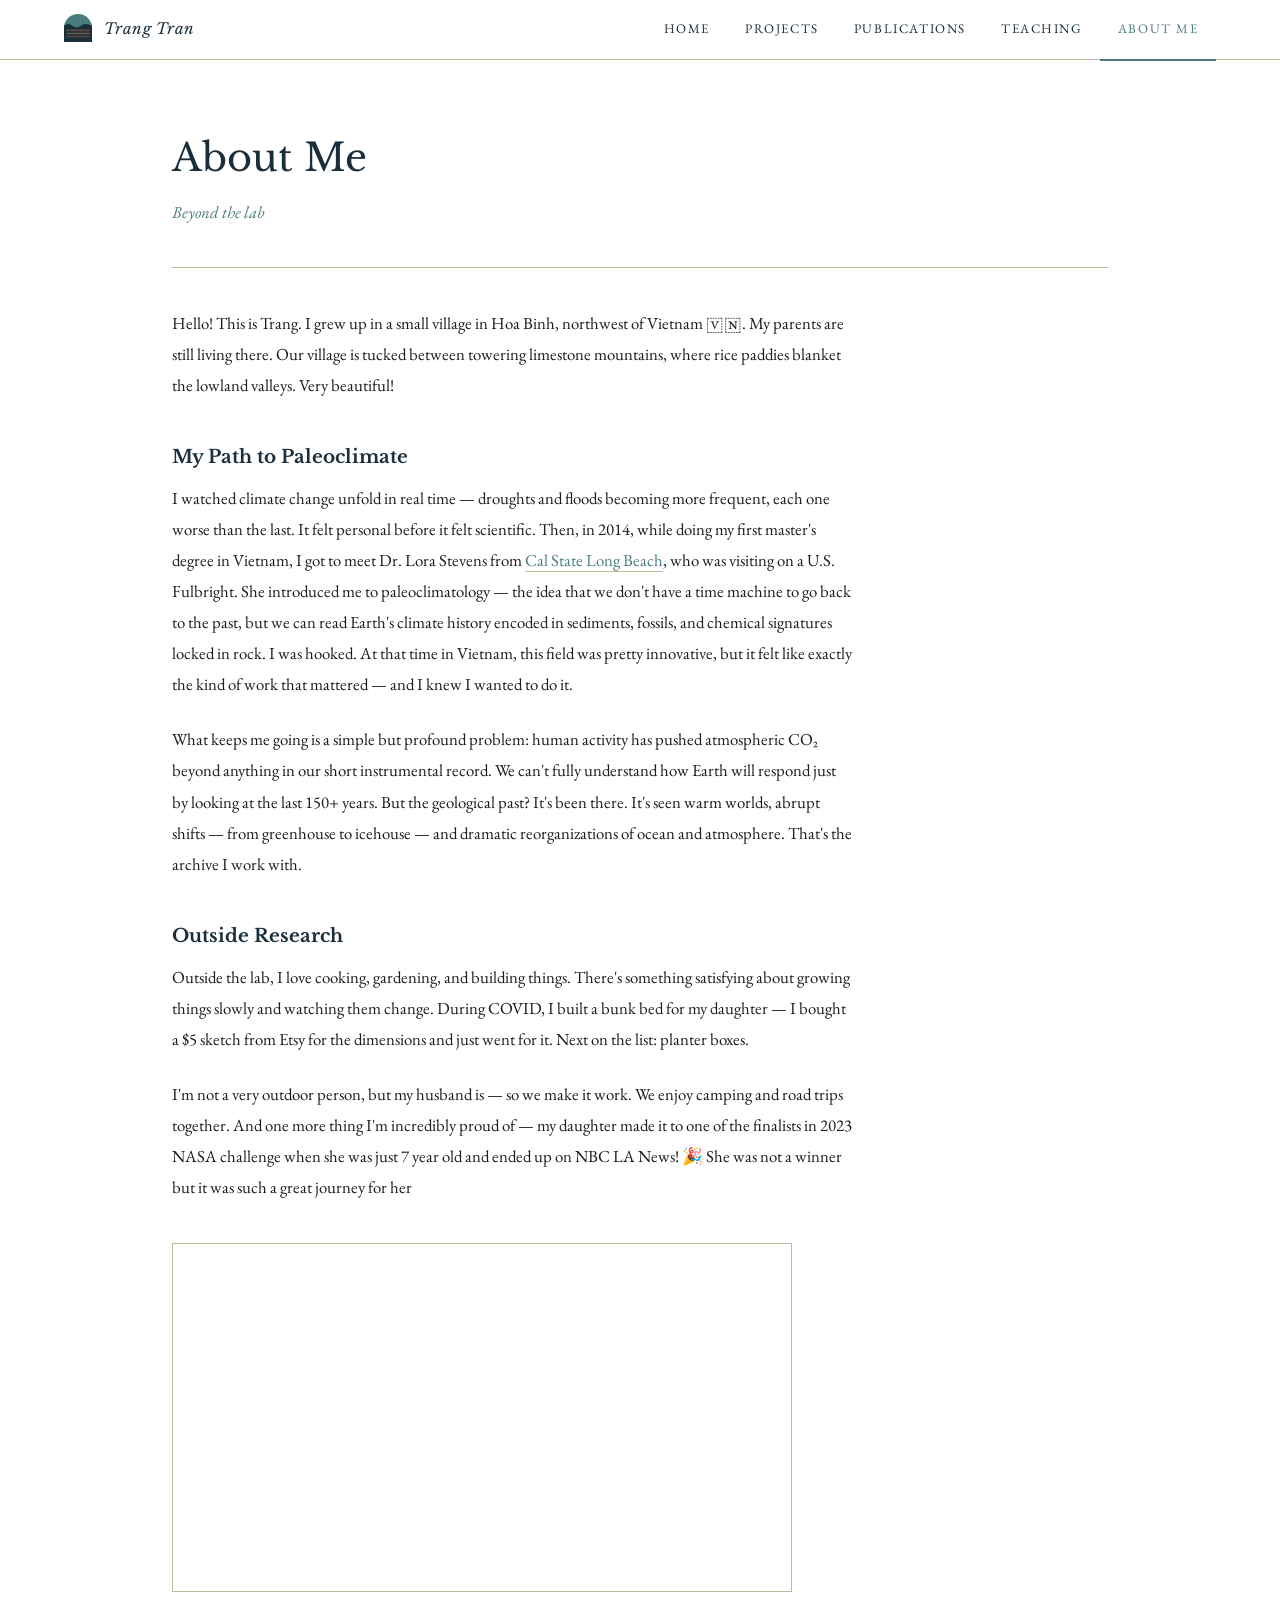
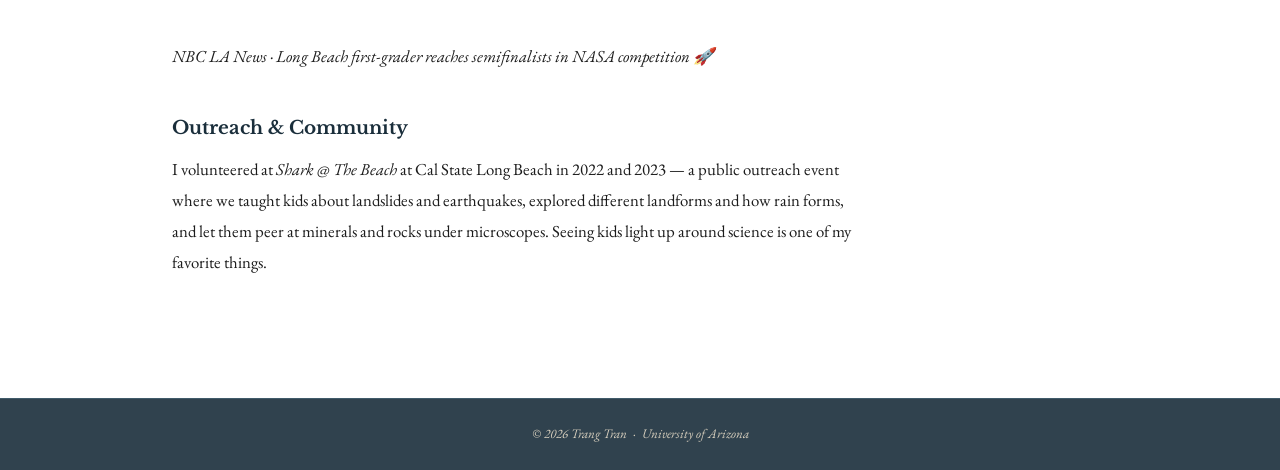
==== myself.html @ 92e2e49f "Update myself.html" ====
<!DOCTYPE html>
<html lang="en">
<head>
  <meta charset="UTF-8">
  <meta name="viewport" content="width=device-width, initial-scale=1.0">
  <title>About Me · Trang Tran</title>
  <link rel="stylesheet" href="style.css">
  <link rel="icon" href="data:image/svg+xml,<svg xmlns='http://www.w3.org/2000/svg' viewBox='0 0 100 100'><circle cx='50' cy='50' r='50' fill='%234a7c7e'/><path d='M0,42 Q15,30 30,42 Q45,54 60,42 Q75,30 100,42 L100,100 L0,100 Z' fill='%231a2e3b'/><rect x='8' y='55' width='84' height='7' fill='%236b4f3a' opacity='0.8'/><rect x='8' y='67' width='84' height='5' fill='%238b7355' opacity='0.7'/><rect x='8' y='77' width='84' height='7' fill='%236b4f3a' opacity='0.6'/></svg>">
  <style>
    .about-me-body {
      max-width: 680px;
    }

    .about-me-body p {
      font-size: 1.05rem;
      line-height: 1.85;
      color: var(--ink);
      margin-bottom: 1.5rem;
    }

    .about-me-body a {
      color: var(--seafoam);
      text-decoration: none;
      border-bottom: 1px solid var(--rule);
      transition: border-color 0.2s;
    }

    .about-me-body a:hover {
      border-color: var(--seafoam);
    }

    .video-embed {
      margin: 2.5rem 0;
      aspect-ratio: 16/9;
      width: 100%;
      max-width: 620px;
    }

    .video-embed iframe {
      width: 100%;
      height: 100%;
      border: 1px solid var(--rule);
    }

    .video-caption {
      font-size: 0.85rem;
      color: var(--muted);
      font-style: italic;
      margin-top: 0.5rem;
    }
  </style>
</head>
<body>

<header>
  <a class="site-wordmark" href="index.html">
    <span class="logo-mark">
      <svg xmlns='http://www.w3.org/2000/svg' viewBox='0 0 100 100' width='28' height='28'>
        <circle cx='50' cy='50' r='50' fill='#4a7c7e'/>
        <path d='M0,42 Q15,30 30,42 Q45,54 60,42 Q75,30 100,42 L100,100 L0,100 Z' fill='#1a2e3b'/>
        <rect x='8' y='55' width='84' height='7' fill='#6b4f3a' opacity='0.8'/>
        <rect x='8' y='67' width='84' height='5' fill='#8b7355' opacity='0.7'/>
        <rect x='8' y='77' width='84' height='7' fill='#6b4f3a' opacity='0.6'/>
      </svg>
    </span>
    <span class="wordmark-text">Trang Tran</span>
  </a>
  <nav>
    <a href="index.html">Home</a>
    <a href="projects.html">Projects</a>
    <a href="publications.html">Publications</a>
    <a href="teaching.html">Teaching</a>
    <a href="myself.html" class="active">About Me</a>
  </nav>
</header>

<main>
  <h1 class="page-title">About Me</h1>
  <p class="page-subtitle">Beyond the lab</p>
  <hr class="section-rule">

  <div class="about-me-body">

    <p>
      Hello! This is Trang. I grew up in a small village in Hoa Binh, northwest of Vietnam 🇻🇳.
      My parents are still living there. Our village is tucked between towering limestone
      mountains, where rice paddies blanket the lowland valleys. Very beautiful!
    </p>

    <h2>My Path to Paleoclimate </h2>
    <p>
      I watched climate change unfold in real time — droughts and floods becoming more
      frequent, each one worse than the last. It felt personal before it felt scientific.
      Then, in 2014, while doing my first master's degree in Vietnam, I got to meet
      Dr. Lora Stevens
      from <a href="https://www.csulb.edu/earth-science" target="_blank">Cal State Long Beach</a>, 
      who was visiting on a U.S. Fulbright.
      She introduced me to paleoclimatology — the idea that we don't have a time machine
      to go back to the past, but we can read Earth's climate history encoded in sediments,
      fossils, and chemical signatures locked in rock. I was hooked. At that time in Vietnam,
      this field was pretty innovative, but it felt like exactly the kind of work that
      mattered — and I knew I wanted to do it.
    </p>
    <p>
      What keeps me going is a simple but profound problem: human activity has pushed
      atmospheric CO₂ beyond anything in our short instrumental record. We can't fully
      understand how Earth will respond just by looking at the last 150+ years. But the
      geological past? It's been there. It's seen warm worlds, abrupt shifts — from
      greenhouse to icehouse — and dramatic reorganizations of ocean and atmosphere.
      That's the archive I work with.
    </p>

    <h2>Outside Research</h2>
    <p>
      Outside the lab, I love cooking, gardening, and building things. There's something
      satisfying about growing things slowly and watching them change. During COVID, I built
      a bunk bed for my daughter — I bought a $5 sketch from Etsy for the dimensions and
      just went for it. Next on the list: planter boxes.
    </p>
    <p>
      I'm not a very outdoor person, but my husband is — so we make it work.
      We enjoy camping and road trips together. And one more thing I'm incredibly proud
      of — my daughter made it to one of the finalists in 2023 NASA challenge when she was just 7 year old and ended up on
      NBC LA News! 🎉 She was not a winner but it was such a great journey for her
    </p>

    <div class="video-embed">
      <iframe
        src="https://www.youtube.com/embed/0OUZEOdS1V0"
        title="NBC LA News"
        frameborder="0"
        allow="accelerometer; autoplay; clipboard-write; encrypted-media; gyroscope; picture-in-picture"
        allowfullscreen>
      </iframe>
    </div>
    <p class="video-caption">NBC LA News · Long Beach first-grader reaches semifinalists in NASA competition 🚀</p>

    <h2>Outreach &amp; Community</h2>
    <p>
      I volunteered at <em>Shark @ The Beach</em> at Cal State Long Beach in 2022 and 2023 —
      a public outreach event where we taught kids about landslides and earthquakes, explored different 
      landforms and how rain forms, and let them peer at minerals and rocks under microscopes. 
      Seeing kids light up around science is one of my favorite things.
    </p>

  </div>
</main>

<footer>
  &copy; 2026 Trang Tran &nbsp;·&nbsp; University of Arizona
</footer>

</body>
</html>
---- style.css ----
/* ── TRANG TRAN · ACADEMIC SITE ── */
@import url('https://fonts.googleapis.com/css2?family=EB+Garamond:ital,wght@0,400;0,500;0,600;1,400;1,500&family=Libre+Baskerville:ital,wght@0,400;0,700;1,400&family=Source+Code+Pro:wght@400;500&display=swap');

:root {
  --cream:      #ffffff;
  --parchment:  #ede5d0;
  --chalk:      #d4cbb8;
  --rule:       #c4b99a;
  --deep-ocean: #1a2e3b;
  --slate:      #2d4a5a;
  --seafoam:    #4a7c7e;
  --sediment:   #8b7355;
  --accent:     #6b4f3a;
  --ink:        #1c1c1c;
  --muted:      #5a5a5a;
}

*, *::before, *::after { box-sizing: border-box; margin: 0; padding: 0; }
html { scroll-behavior: smooth; }

body {
  font-family: 'EB Garamond', Georgia, serif;
  background: var(--cream);
  color: var(--ink);
  font-size: 18px;
  line-height: 1.75;
  min-height: 100vh;
  display: flex;
  flex-direction: column;
}

/* ── HEADER ── */
header {
  position: sticky;
  top: 0;
  z-index: 100;
  background: #ffffff;
  border-bottom: 1.5px solid var(--rule);
  display: flex;
  align-items: center;
  justify-content: space-between;
  padding: 0 4rem;
  height: 60px;
  gap: 2rem;
}

.site-wordmark {
  display: flex;
  align-items: center;
  gap: 0.75rem;
  text-decoration: none;
  flex-shrink: 0;
}

.logo-mark {
  font-size: 1.5rem;
  color: var(--seafoam);
  line-height: 1;
}

.wordmark-text {
  font-family: 'Libre Baskerville', serif;
  font-size: 0.95rem;
  color: var(--deep-ocean);
  font-style: italic;
  letter-spacing: 0.03em;
}

nav {
  display: flex;
  gap: 0;
}

nav a {
  font-family: 'EB Garamond', serif;
  font-size: 0.82rem;
  color: var(--deep-ocean);
  text-decoration: none;
  letter-spacing: 0.12em;
  text-transform: uppercase;
  padding: 0 1.1rem;
  height: 60px;
  display: flex;
  align-items: center;
  border-bottom: 2px solid transparent;
  margin-bottom: -2px;
  transition: color 0.2s, border-color 0.2s;
}

nav a:hover { color: var(--seafoam); }
nav a.active {
  color: var(--seafoam);
  border-bottom-color: var(--seafoam);
}

/* ── MAIN ── */
main {
  flex: 1;
  max-width: 1000px;
  margin: 0 auto;
  padding: 4rem 2rem 6rem;
  width: 100%;
}

/* ── PAGE TITLE ── */
.page-title {
  font-family: 'Libre Baskerville', serif;
  font-size: clamp(1.8rem, 3vw, 2.4rem);
  font-weight: 400;
  color: var(--deep-ocean);
  margin-bottom: 0.4rem;
  animation: fadeUp 0.5s ease both;
}

.page-subtitle {
  font-family: 'EB Garamond', serif;
  font-size: 1.05rem;
  color: var(--seafoam);
  font-style: italic;
  margin-bottom: 2.5rem;
  animation: fadeUp 0.5s 0.1s ease both;
}

.section-rule {
  border: none;
  border-top: 1.5px solid var(--rule);
  margin-bottom: 2.5rem;
  animation: fadeUp 0.5s 0.15s ease both;
}

/* ── PROSE ── */
p { margin-bottom: 1.2rem; animation: fadeUp 0.5s 0.2s ease both; }
p:last-child { margin-bottom: 0; }

h2 {
  font-family: 'Libre Baskerville', serif;
  font-size: 1.15rem;
  font-weight: 700;
  color: var(--deep-ocean);
  margin: 2.5rem 0 0.6rem;
  animation: fadeUp 0.5s 0.2s ease both;
}

/* ── ABOUT LAYOUT ── */
.about-grid {
  display: grid;
  grid-template-columns: 1fr 260px;
  gap: 4rem;
  align-items: start;
  animation: fadeUp 0.5s 0.2s ease both;
}

.sidebar-block {
  background: var(--parchment);
  border-left: 3px solid var(--seafoam);
  padding: 1.5rem;
}

.sidebar-block h3 {
  font-family: 'Source Code Pro', monospace;
  font-size: 0.68rem;
  color: var(--seafoam);
  letter-spacing: 0.18em;
  text-transform: uppercase;
  margin-bottom: 0.75rem;
  margin-top: 1.25rem;
}

.sidebar-block h3:first-child { margin-top: 0; }

.sidebar-block ul {
  list-style: none;
  font-size: 0.9rem;
  color: var(--muted);
}

.sidebar-block ul li {
  padding: 0.2rem 0;
  border-bottom: 1px solid var(--chalk);
  font-style: italic;
}

.sidebar-block ul li:last-child { border-bottom: none; }

.contact-links {
  margin-top: 1.2rem;
  display: flex;
  flex-direction: column;
  gap: 0.4rem;
}

.contact-links a {
  font-family: 'Source Code Pro', monospace;
  font-size: 0.72rem;
  color: var(--seafoam);
  text-decoration: none;
  letter-spacing: 0.08em;
  border-bottom: 1px solid transparent;
  transition: border-color 0.2s;
}

.contact-links a:hover { border-color: var(--seafoam); }

/* ── PROJECT CARDS ── */
.project-list {
  display: flex;
  flex-direction: column;
  gap: 0;
  animation: fadeUp 0.5s 0.2s ease both;
}

.project-card {
  padding: 2rem 0;
  border-bottom: 1px solid var(--rule);
  display: grid;
  grid-template-columns: 3px 1fr;
  gap: 1.5rem;
}

.project-card:first-child { border-top: 1px solid var(--rule); }

.project-stripe { background: var(--seafoam); border-radius: 2px; }

.project-body {}
.project-tag {
  font-family: 'Source Code Pro', monospace;
  font-size: 0.65rem;
  color: var(--accent);
  letter-spacing: 0.15em;
  text-transform: uppercase;
  margin-bottom: 0.5rem;
}

.project-body h2 {
  font-family: 'EB Garamond', serif;
  font-size: 1.15rem;
  color: var(--deep-ocean);
  font-style: italic;
  font-weight: 400;
  margin: 0 0 0.6rem;
}

.project-body p {
  font-size: 0.95rem;
  color: var(--muted);
  margin: 0;
  animation: none;
}

/* ── PUBLICATIONS ── */
.pub-list {
  display: flex;
  flex-direction: column;
  gap: 0;
  animation: fadeUp 0.5s 0.2s ease both;
}

 .pub-item {
  padding: 1.5rem 0;
  border-bottom: 1px solid var(--rule);
  display: grid;
  grid-template-columns: 52px 1fr;
  gap: 1.5rem;
} 
 .pub-item:first-child { border-top: 1px solid var(--rule); }

.pub-year {
  font-family: 'Source Code Pro', monospace;
  font-size: 0.72rem;
  color: var(--seafoam);
  padding-top: 0.25rem;
  letter-spacing: 0.05em;
}

.pub-title {
  font-family: 'Libre Baskerville', serif;
  font-size: 0.8rem;
  color: var(--deep-ocean);
  font-style: normal;
  font-weight: 700;
  margin-bottom: 0.25rem;
  line-height: 1.5;
}

.pub-authors {
  font-size: 0.95rem;
  color: var(--ink);
  margin-bottom: 0.2rem;
}

.pub-authors strong { color: var(--deep-ocean); }

.pub-journal {
  font-size: 0.88rem;
  color: var(--muted);
  font-style: italic;
}

.pub-links {
  margin-top: 0.5rem;
  display: flex;
  gap: 0.6rem;
}

.pub-links a {
  font-family: 'Source Code Pro', monospace;
  font-size: 0.68rem;
  color: var(--deep-ocean);
  text-decoration: none;
  letter-spacing: 0.08em;
  text-transform: uppercase;
  border: 1px solid var(--rule);
  padding: 0.15rem 0.5rem;
  transition: background 0.2s, color 0.2s;
}

.pub-links a:hover {
  background: var(--deep-ocean);
  color: var(--cream);
  border-color: var(--deep-ocean);
}

/* ── TALKS ── */
.talk-list {
  display: flex;
  flex-direction: column;
  animation: fadeUp 0.5s 0.2s ease both;
}

.talk-item {
  padding: 1.4rem 0;
  border-bottom: 1px solid var(--rule);
  display: grid;
  grid-template-columns: 52px 1fr;
  gap: 1.5rem;
}

.talk-item:first-child { border-top: 1px solid var(--rule); }

.talk-year {
  font-family: 'Source Code Pro', monospace;
  font-size: 0.72rem;
  color: var(--seafoam);
  padding-top: 0.2rem;
}

.talk-title {
  font-family: 'EB Garamond', serif;
  font-size: 1rem;
  color: var(--deep-ocean);
  font-style: normal;
  font-weight: 600;
  margin-bottom: 0.2rem;
}

.talk-meta {
  font-size: 0.88rem;
  color: var(--muted);
}

.talk-badge {
  display: inline-block;
  font-family: 'Source Code Pro', monospace;
  font-size: 0.6rem;
  padding: 0.1rem 0.45rem;
  border: 1px solid var(--rule);
  color: var(--muted);
  letter-spacing: 0.08em;
  text-transform: uppercase;
  margin-right: 0.5rem;
  vertical-align: middle;
}

.talk-badge.oral { border-color: var(--seafoam); color: var(--seafoam); }

/* ── TEACHING ── */
.teaching-list {
  display: flex;
  flex-direction: column;
  animation: fadeUp 0.5s 0.2s ease both;
}

.teaching-item {
  padding: 1.5rem 0;
  border-bottom: 1px solid var(--rule);
  display: grid;
  grid-template-columns: 130px 1fr;
  gap: 2rem;
}

.teaching-item:first-child { border-top: 1px solid var(--rule); }

.teaching-meta {
  font-family: 'Source Code Pro', monospace;
  font-size: 0.7rem;
  color: var(--seafoam);
  line-height: 1.7;
  letter-spacing: 0.04em;
}

.teaching-role {
  display: inline-block;
  font-family: 'Source Code Pro', monospace;
  font-size: 0.62rem;
  padding: 0.1rem 0.45rem;
  background: rgba(74,124,126,0.1);
  border: 1px solid rgba(74,124,126,0.3);
  color: var(--seafoam);
  letter-spacing: 0.1em;
  text-transform: uppercase;
  margin-bottom: 0.4rem;
}

.teaching-body h3 {
  font-family: 'EB Garamond', serif;
  font-size: 1.05rem;
  color: var(--deep-ocean);
  margin-bottom: 0.3rem;
  font-weight: 400;
}

.teaching-body p {
  font-size: 0.92rem;
  color: var(--muted);
  font-style: italic;
  margin: 0;
  animation: none;
}

/* ── MYSELF (personal page) ── */
.flag { font-size: 1.4rem; vertical-align: middle; }

/* ── FOOTER ── */
footer {
  background: var(--deep-ocean);
  color: var(--chalk);
  text-align: center;
  padding: 1.5rem 2rem;
  font-size: 0.82rem;
  font-style: italic;
  opacity: 0.9;
  border-top: 1px solid var(--slate);
}

footer a { color: var(--seafoam); text-decoration: none; }

/* ── ANIMATION ── */
@keyframes fadeUp {
  from { opacity: 0; transform: translateY(14px); }
  to   { opacity: 1; transform: translateY(0); }
}

/* ── RESPONSIVE ── */
@media (max-width: 720px) {
  header { padding: 0 1.25rem; }
  .wordmark-text { display: none; }
  nav a { padding: 0 0.6rem; font-size: 0.72rem; letter-spacing: 0.06em; }
  main { padding: 2.5rem 1.25rem 4rem; }
  .about-grid { grid-template-columns: 1fr; gap: 2rem; }
  .pub-item, .talk-item { grid-template-columns: 1fr; gap: 0.25rem; }
  .teaching-item { grid-template-columns: 1fr; gap: 0.5rem; }
}
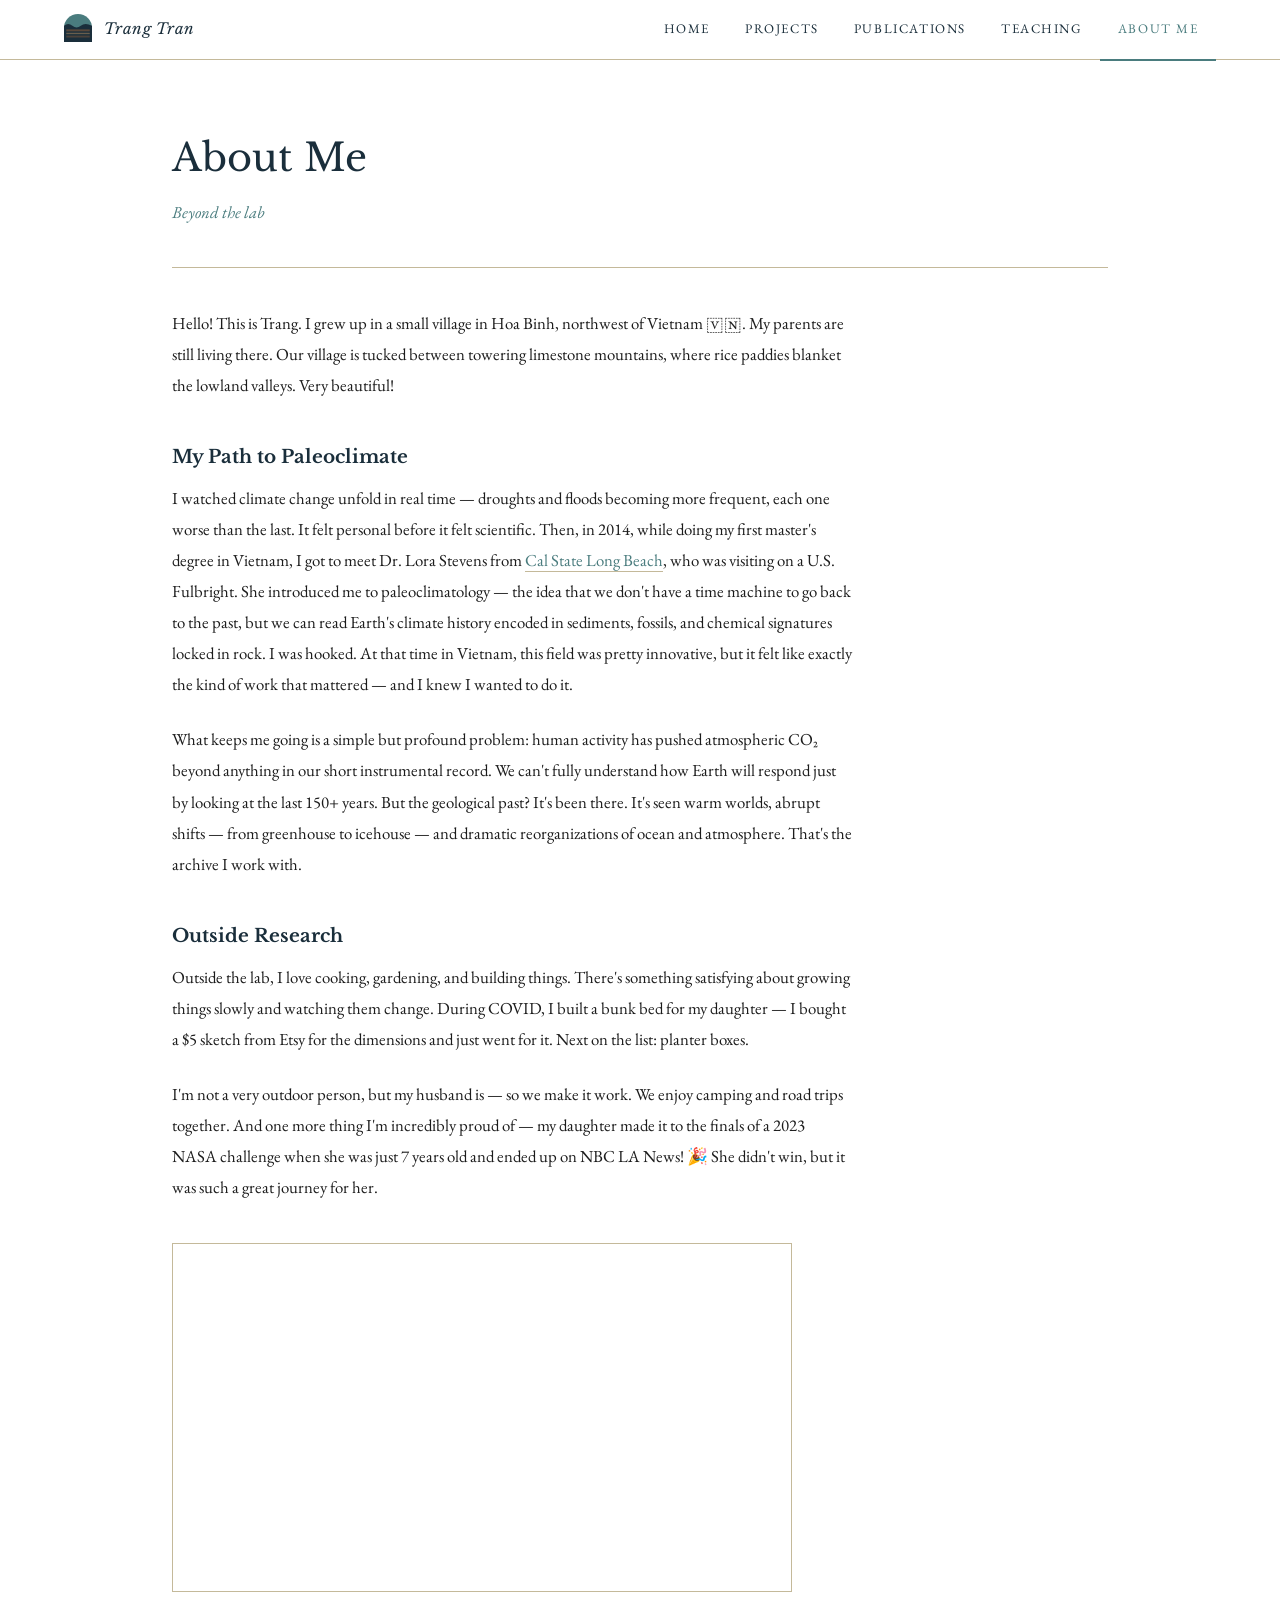
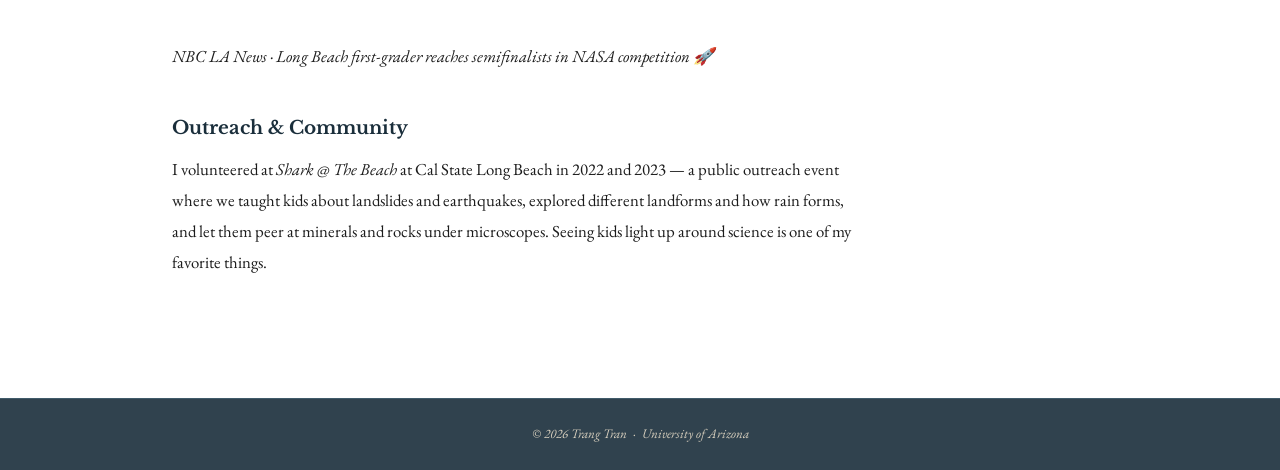
==== commit 7e49e3c8: "Update myself.html" ====
--- a/myself.html
+++ b/myself.html
@@ -118,10 +118,11 @@
       just went for it. Next on the list: planter boxes.
     </p>
     <p>
-      I'm not a very outdoor person, but my husband is — so we make it work.
-      We enjoy camping and road trips together. And one more thing I'm incredibly proud
-      of — my daughter made it to one of the finalists in 2023 NASA challenge when she was just 7 year old and ended up on
-      NBC LA News! 🎉 She was not a winner but it was such a great journey for her
+      I'm not a very outdoor person, but my husband is — so we make it work. 
+      We enjoy camping and road trips together. And one more thing I'm incredibly proud of — 
+      my daughter made it to the finals of a 2023 NASA challenge when she was just 7 years old 
+      and ended up on NBC LA News! 🎉 She didn't win, but it was such a great journey for her.
+      
     </p>
 
     <div class="video-embed">
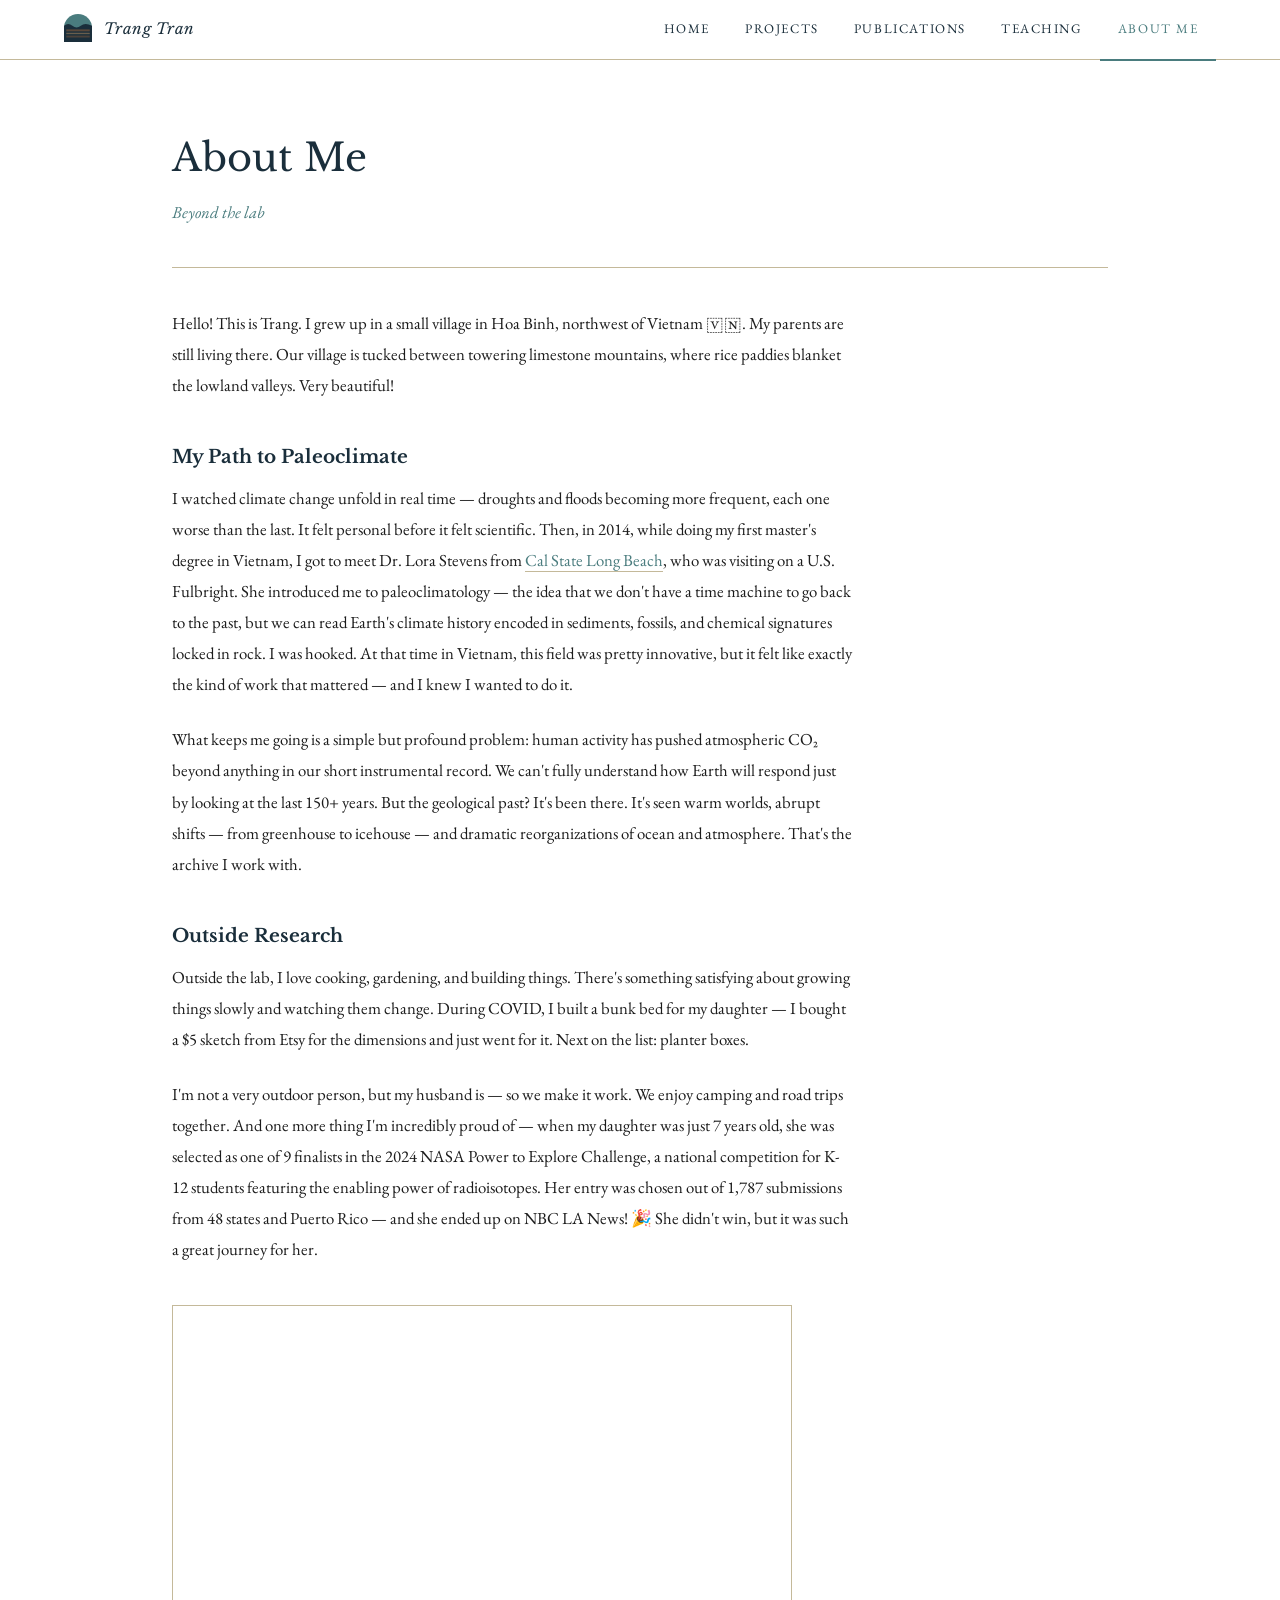
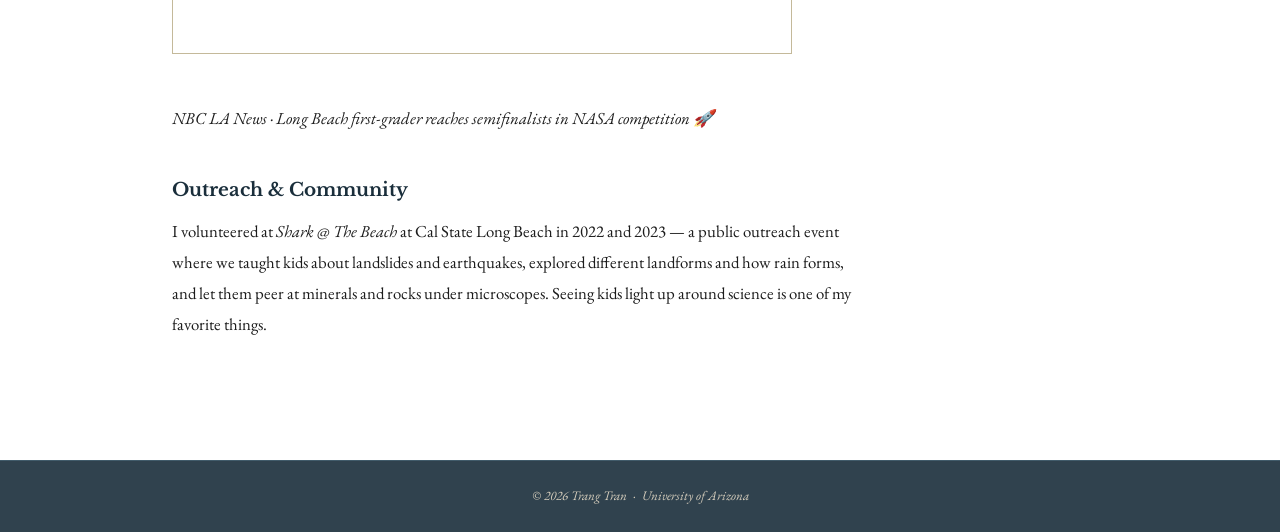
==== commit 709edf0f: "Update myself.html" ====
--- a/myself.html
+++ b/myself.html
@@ -119,10 +119,12 @@
     </p>
     <p>
       I'm not a very outdoor person, but my husband is — so we make it work. 
-      We enjoy camping and road trips together. And one more thing I'm incredibly proud of — 
-      my daughter made it to the finals of a 2023 NASA challenge when she was just 7 years old 
-      and ended up on NBC LA News! 🎉 She didn't win, but it was such a great journey for her.
-      
+      We enjoy camping and road trips together. 
+      And one more thing I'm incredibly proud of — when my daughter was just 7 years old, 
+      she was selected as one of 9 finalists in the 2024 NASA Power to Explore Challenge, 
+      a national competition for K-12 students featuring the enabling power of radioisotopes. 
+      Her entry was chosen out of 1,787 submissions from 48 states and Puerto Rico — and 
+      she ended up on NBC LA News! 🎉 She didn't win, but it was such a great journey for her.
     </p>
 
     <div class="video-embed">
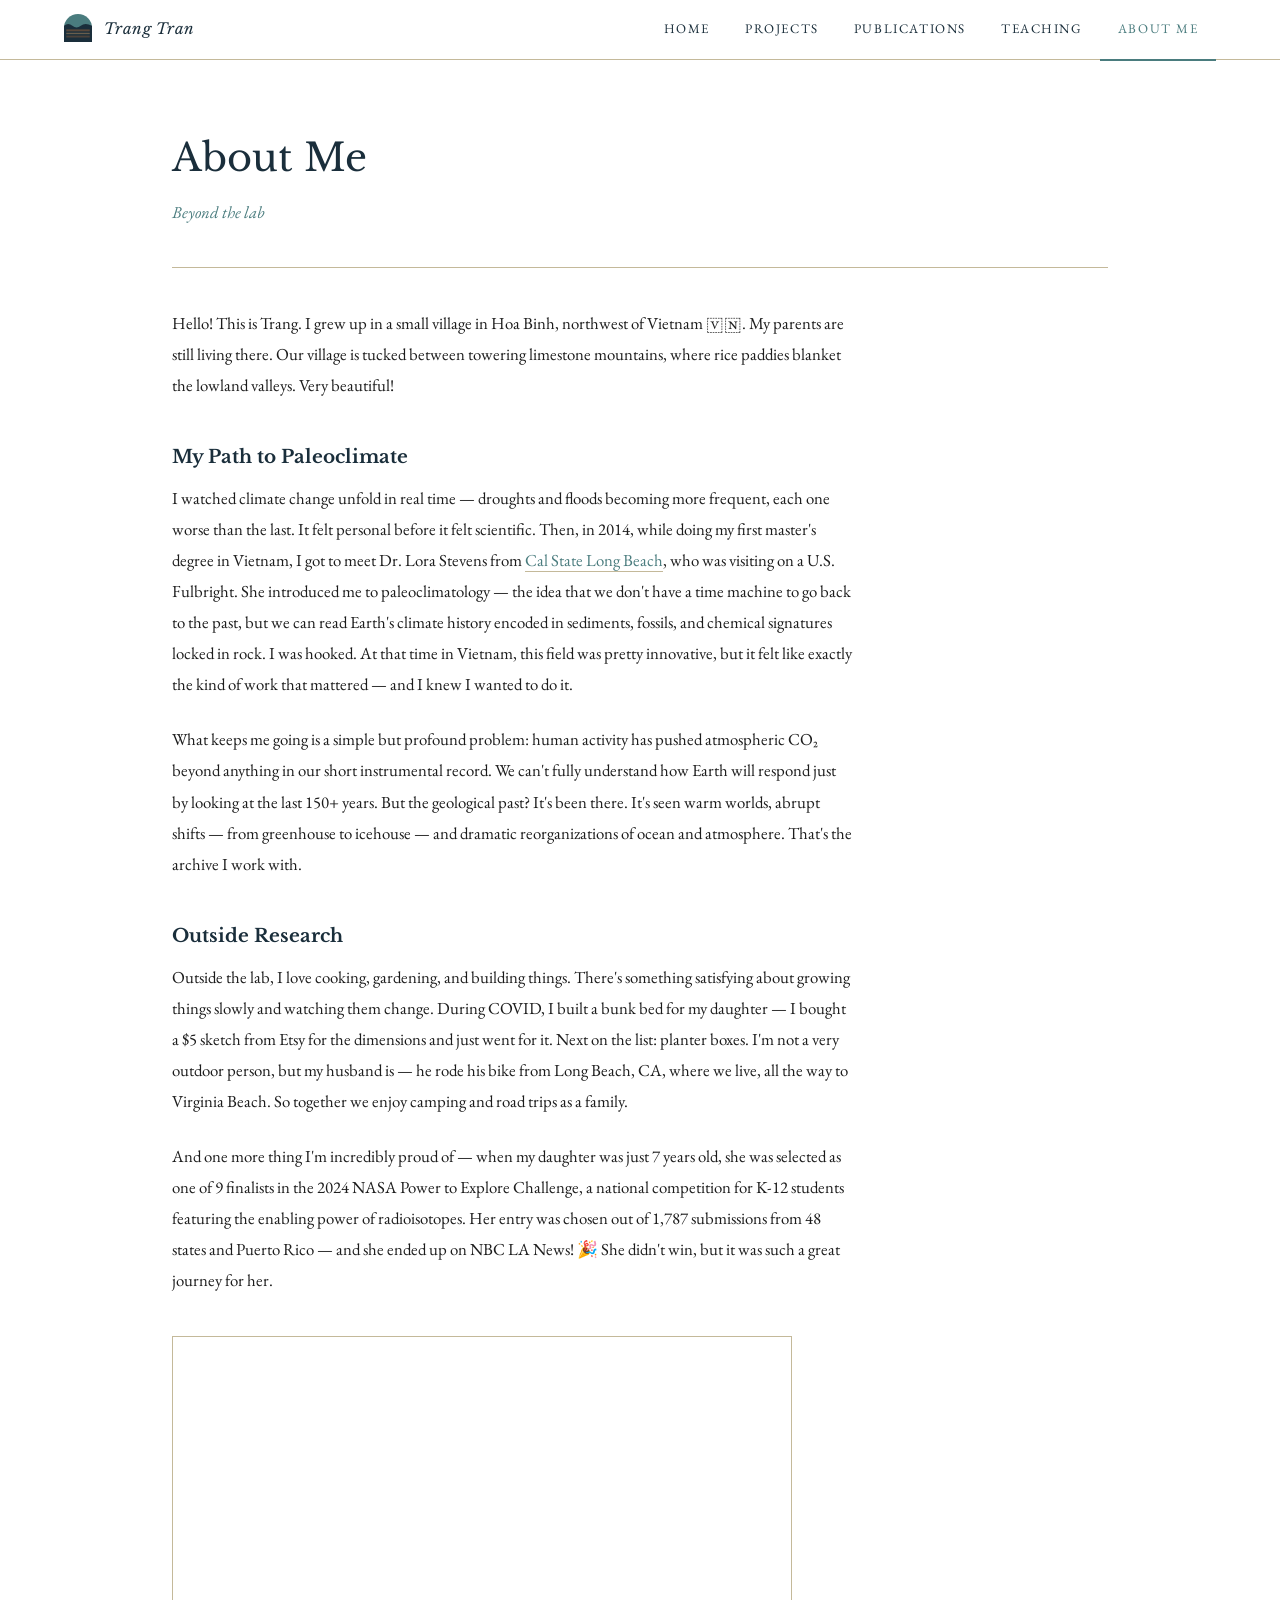
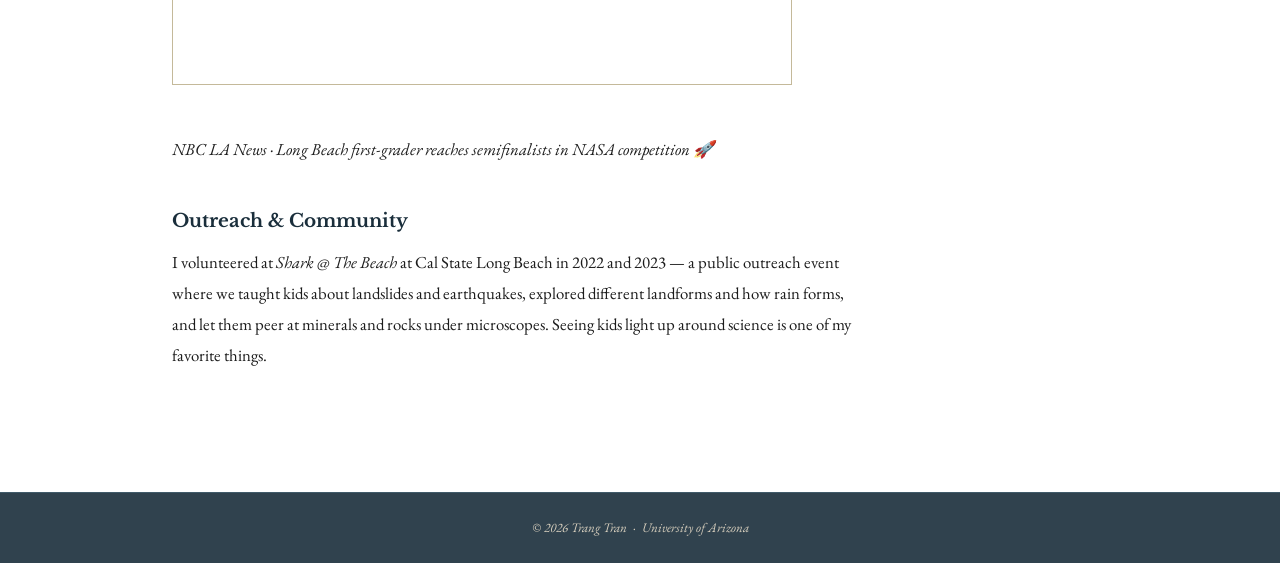
==== commit 37673fe9: "Update myself.html" ====
--- a/myself.html
+++ b/myself.html
@@ -115,11 +115,11 @@
       Outside the lab, I love cooking, gardening, and building things. There's something
       satisfying about growing things slowly and watching them change. During COVID, I built
       a bunk bed for my daughter — I bought a $5 sketch from Etsy for the dimensions and
-      just went for it. Next on the list: planter boxes.
+      just went for it. Next on the list: planter boxes. I'm not a very outdoor person, but my husband 
+      is — he rode his bike from Long Beach, CA, where we live, all the way to Virginia Beach. 
+      So together we enjoy camping and road trips as a family.
     </p>
-    <p>
-      I'm not a very outdoor person, but my husband is — so we make it work. 
-      We enjoy camping and road trips together. 
+    <p> 
       And one more thing I'm incredibly proud of — when my daughter was just 7 years old, 
       she was selected as one of 9 finalists in the 2024 NASA Power to Explore Challenge, 
       a national competition for K-12 students featuring the enabling power of radioisotopes. 
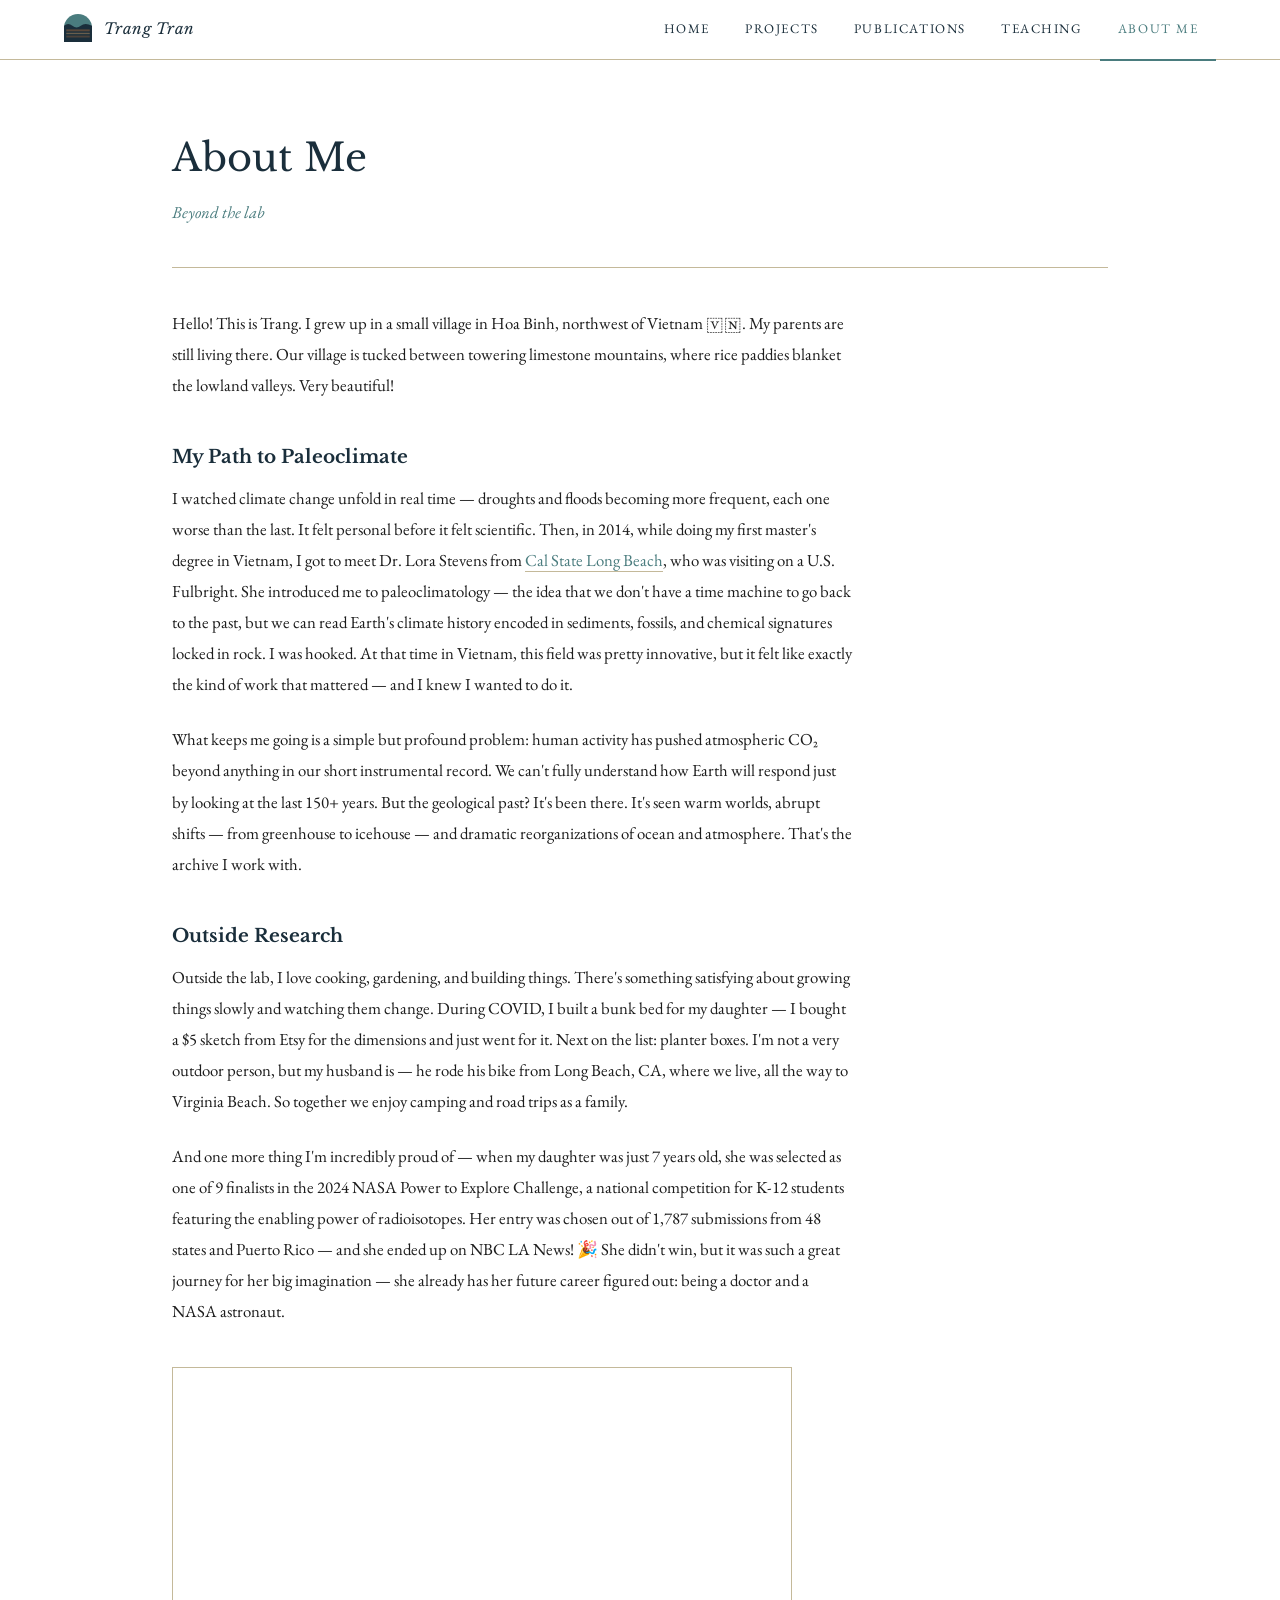
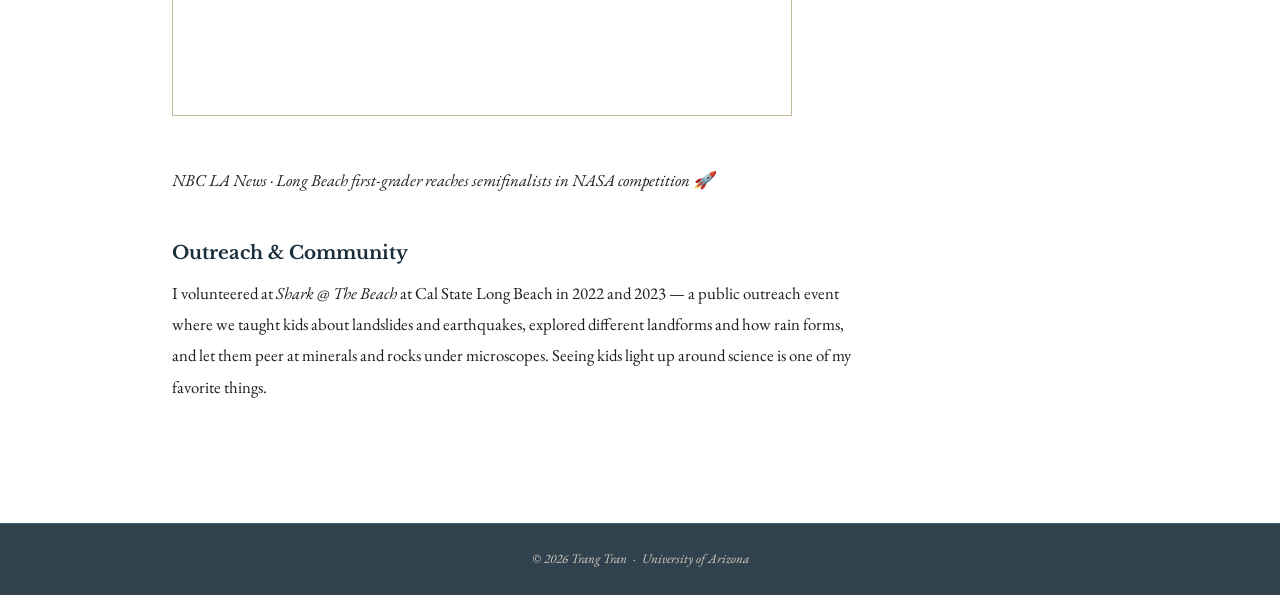
==== commit 294486a8: "Update myself.html" ====
--- a/myself.html
+++ b/myself.html
@@ -124,7 +124,8 @@
       she was selected as one of 9 finalists in the 2024 NASA Power to Explore Challenge, 
       a national competition for K-12 students featuring the enabling power of radioisotopes. 
       Her entry was chosen out of 1,787 submissions from 48 states and Puerto Rico — and 
-      she ended up on NBC LA News! 🎉 She didn't win, but it was such a great journey for her.
+      she ended up on NBC LA News! 🎉 She didn't win, but it was such a great journey for her big 
+      imagination — she already has her future career figured out: being a doctor and a NASA astronaut.
     </p>
 
     <div class="video-embed">
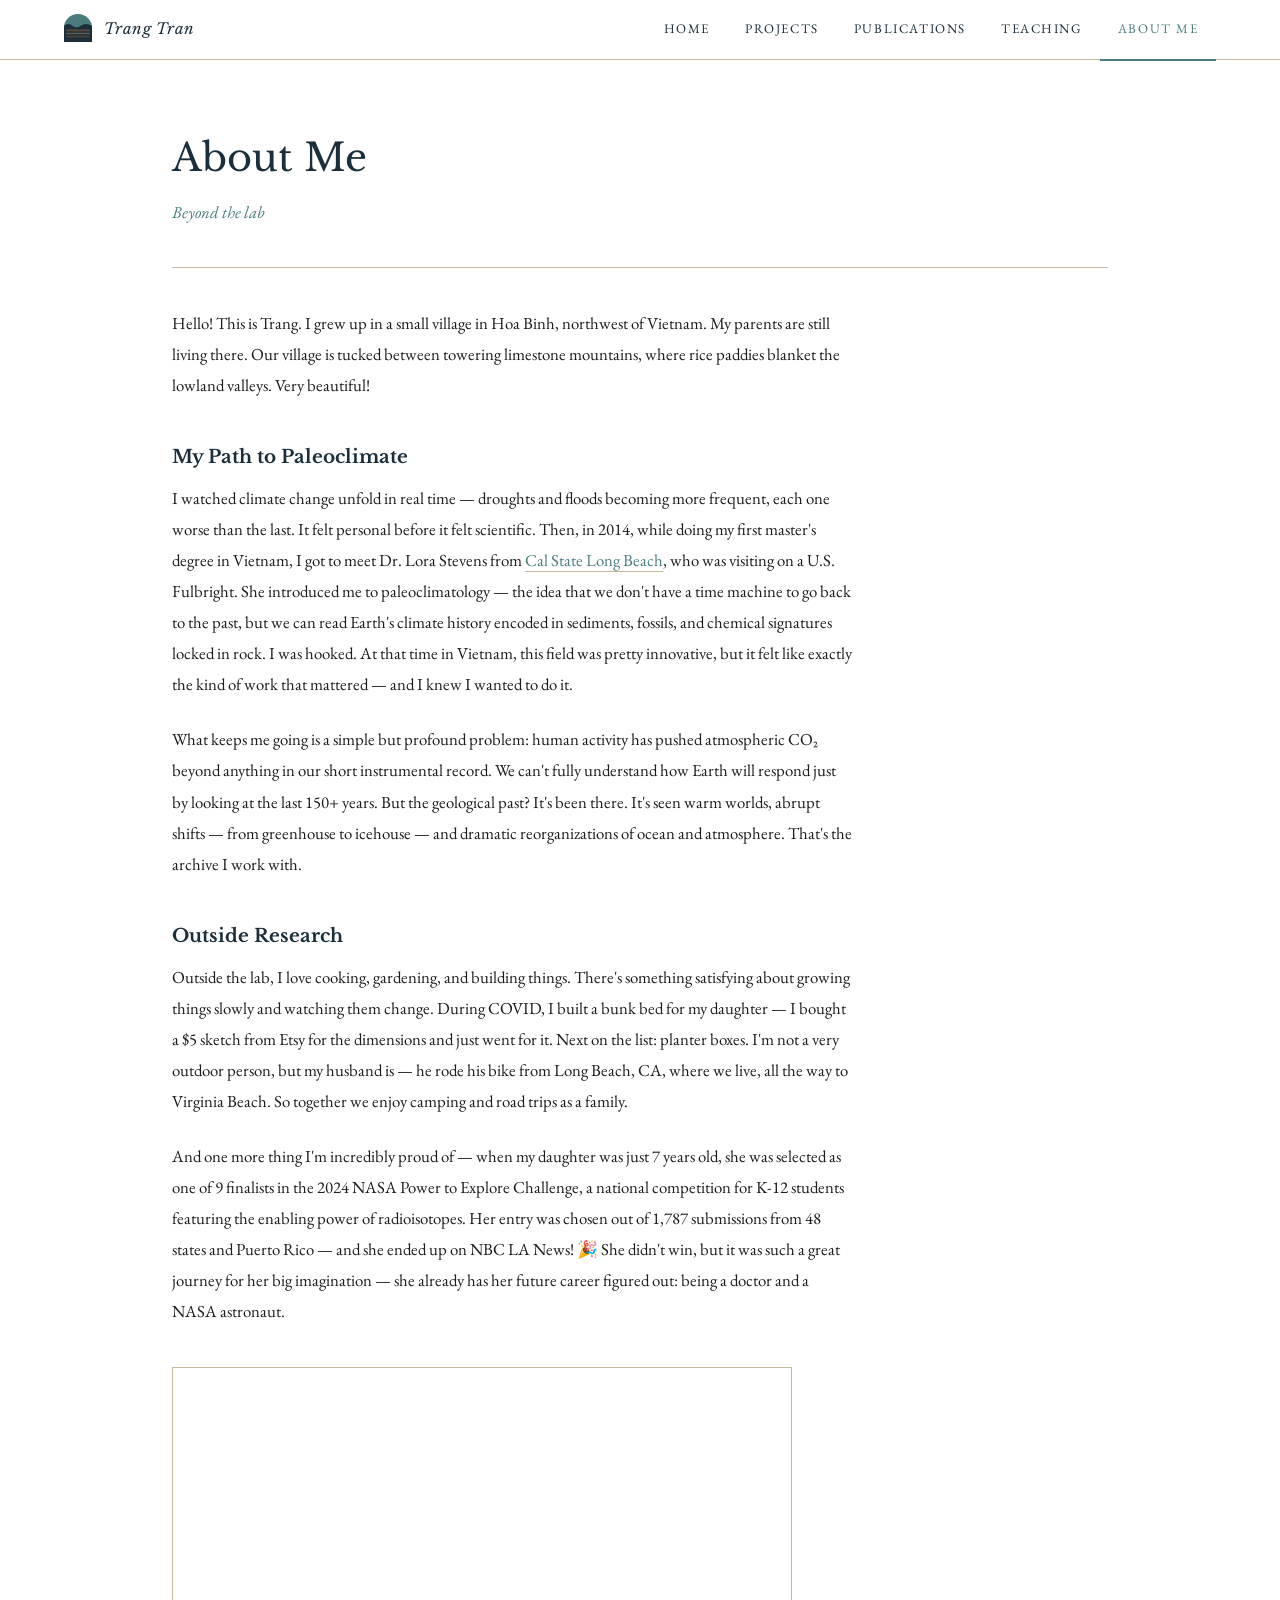
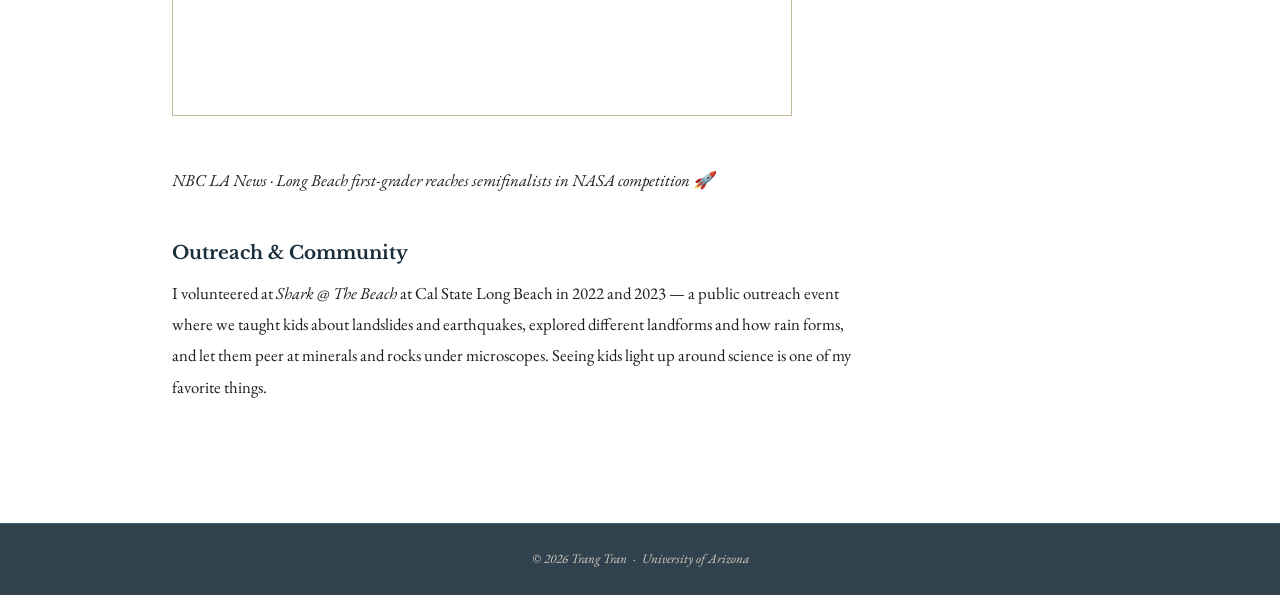
==== commit ecdf1a33: "Update myself.html" ====
--- a/myself.html
+++ b/myself.html
@@ -82,7 +82,7 @@
   <div class="about-me-body">
 
     <p>
-      Hello! This is Trang. I grew up in a small village in Hoa Binh, northwest of Vietnam 🇻🇳.
+      Hello! This is Trang. I grew up in a small village in Hoa Binh, northwest of Vietnam.
       My parents are still living there. Our village is tucked between towering limestone
       mountains, where rice paddies blanket the lowland valleys. Very beautiful!
     </p>
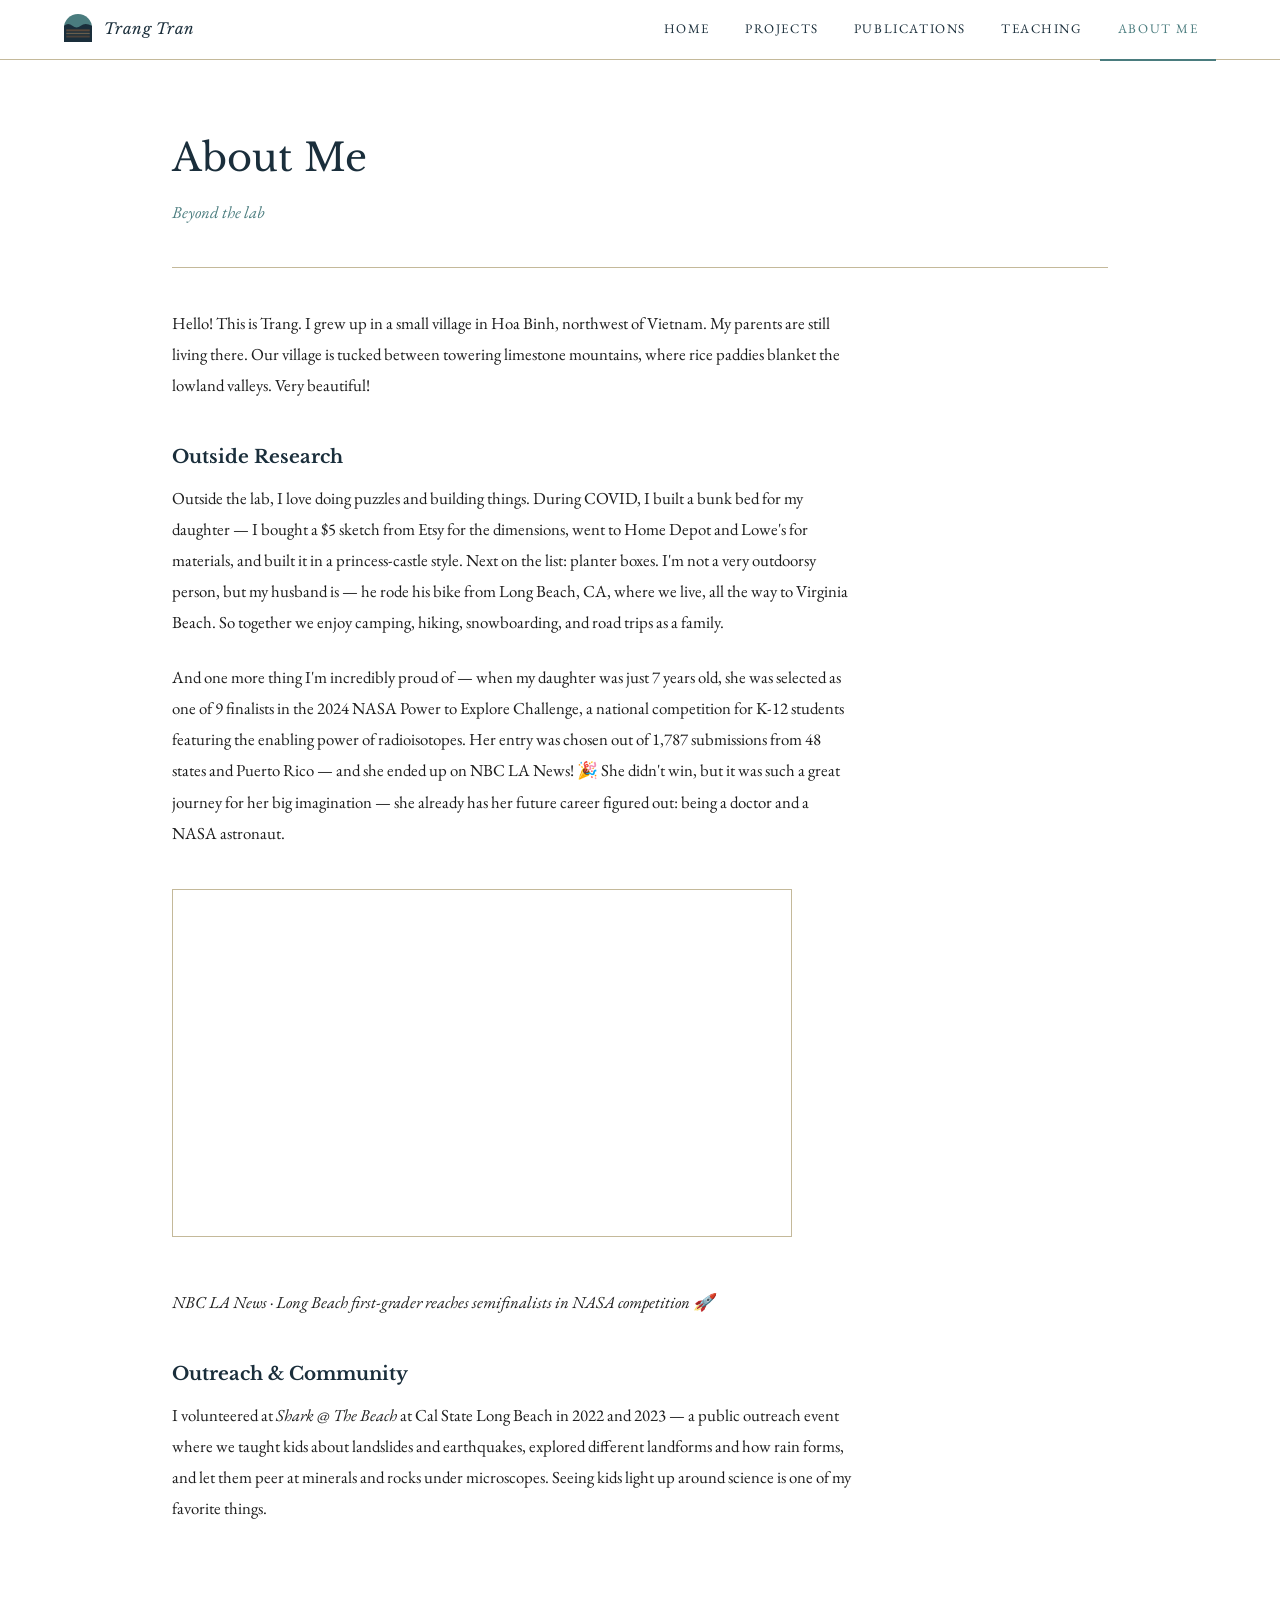
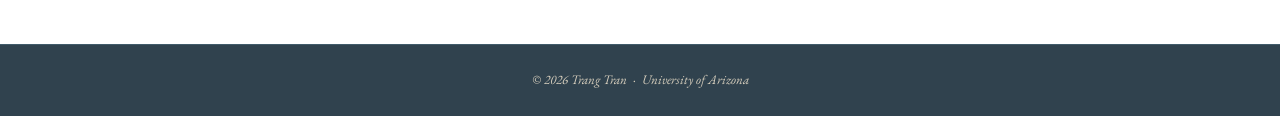
==== commit 8f64e253: "Revise personal narrative and hobbies in myself.html Removed and updated sections about personal jou" ====
--- a/myself.html
+++ b/myself.html
@@ -87,37 +87,17 @@
       mountains, where rice paddies blanket the lowland valleys. Very beautiful!
     </p>
 
-    <h2>My Path to Paleoclimate </h2>
-    <p>
-      I watched climate change unfold in real time — droughts and floods becoming more
-      frequent, each one worse than the last. It felt personal before it felt scientific.
-      Then, in 2014, while doing my first master's degree in Vietnam, I got to meet
-      Dr. Lora Stevens
-      from <a href="https://www.csulb.edu/earth-science" target="_blank">Cal State Long Beach</a>, 
-      who was visiting on a U.S. Fulbright.
-      She introduced me to paleoclimatology — the idea that we don't have a time machine
-      to go back to the past, but we can read Earth's climate history encoded in sediments,
-      fossils, and chemical signatures locked in rock. I was hooked. At that time in Vietnam,
-      this field was pretty innovative, but it felt like exactly the kind of work that
-      mattered — and I knew I wanted to do it.
-    </p>
-    <p>
-      What keeps me going is a simple but profound problem: human activity has pushed
-      atmospheric CO₂ beyond anything in our short instrumental record. We can't fully
-      understand how Earth will respond just by looking at the last 150+ years. But the
-      geological past? It's been there. It's seen warm worlds, abrupt shifts — from
-      greenhouse to icehouse — and dramatic reorganizations of ocean and atmosphere.
-      That's the archive I work with.
-    </p>
-
     <h2>Outside Research</h2>
     <p>
-      Outside the lab, I love cooking, gardening, and building things. There's something
-      satisfying about growing things slowly and watching them change. During COVID, I built
-      a bunk bed for my daughter — I bought a $5 sketch from Etsy for the dimensions and
-      just went for it. Next on the list: planter boxes. I'm not a very outdoor person, but my husband 
-      is — he rode his bike from Long Beach, CA, where we live, all the way to Virginia Beach. 
-      So together we enjoy camping and road trips as a family.
+      Outside the lab, I love doing puzzles and building things. 
+
+      During COVID, I built a bunk bed for my daughter — I bought a $5 sketch from Etsy
+      for the dimensions, went to Home Depot and Lowe's for materials, and built it in 
+      a princess-castle style. Next on the list: planter boxes.
+      
+      I'm not a very outdoorsy person, but my husband is — he rode his bike from Long Beach, CA,
+      where we live, all the way to Virginia Beach. 
+      So together we enjoy camping, hiking, snowboarding, and road trips as a family.
     </p>
     <p> 
       And one more thing I'm incredibly proud of — when my daughter was just 7 years old, 
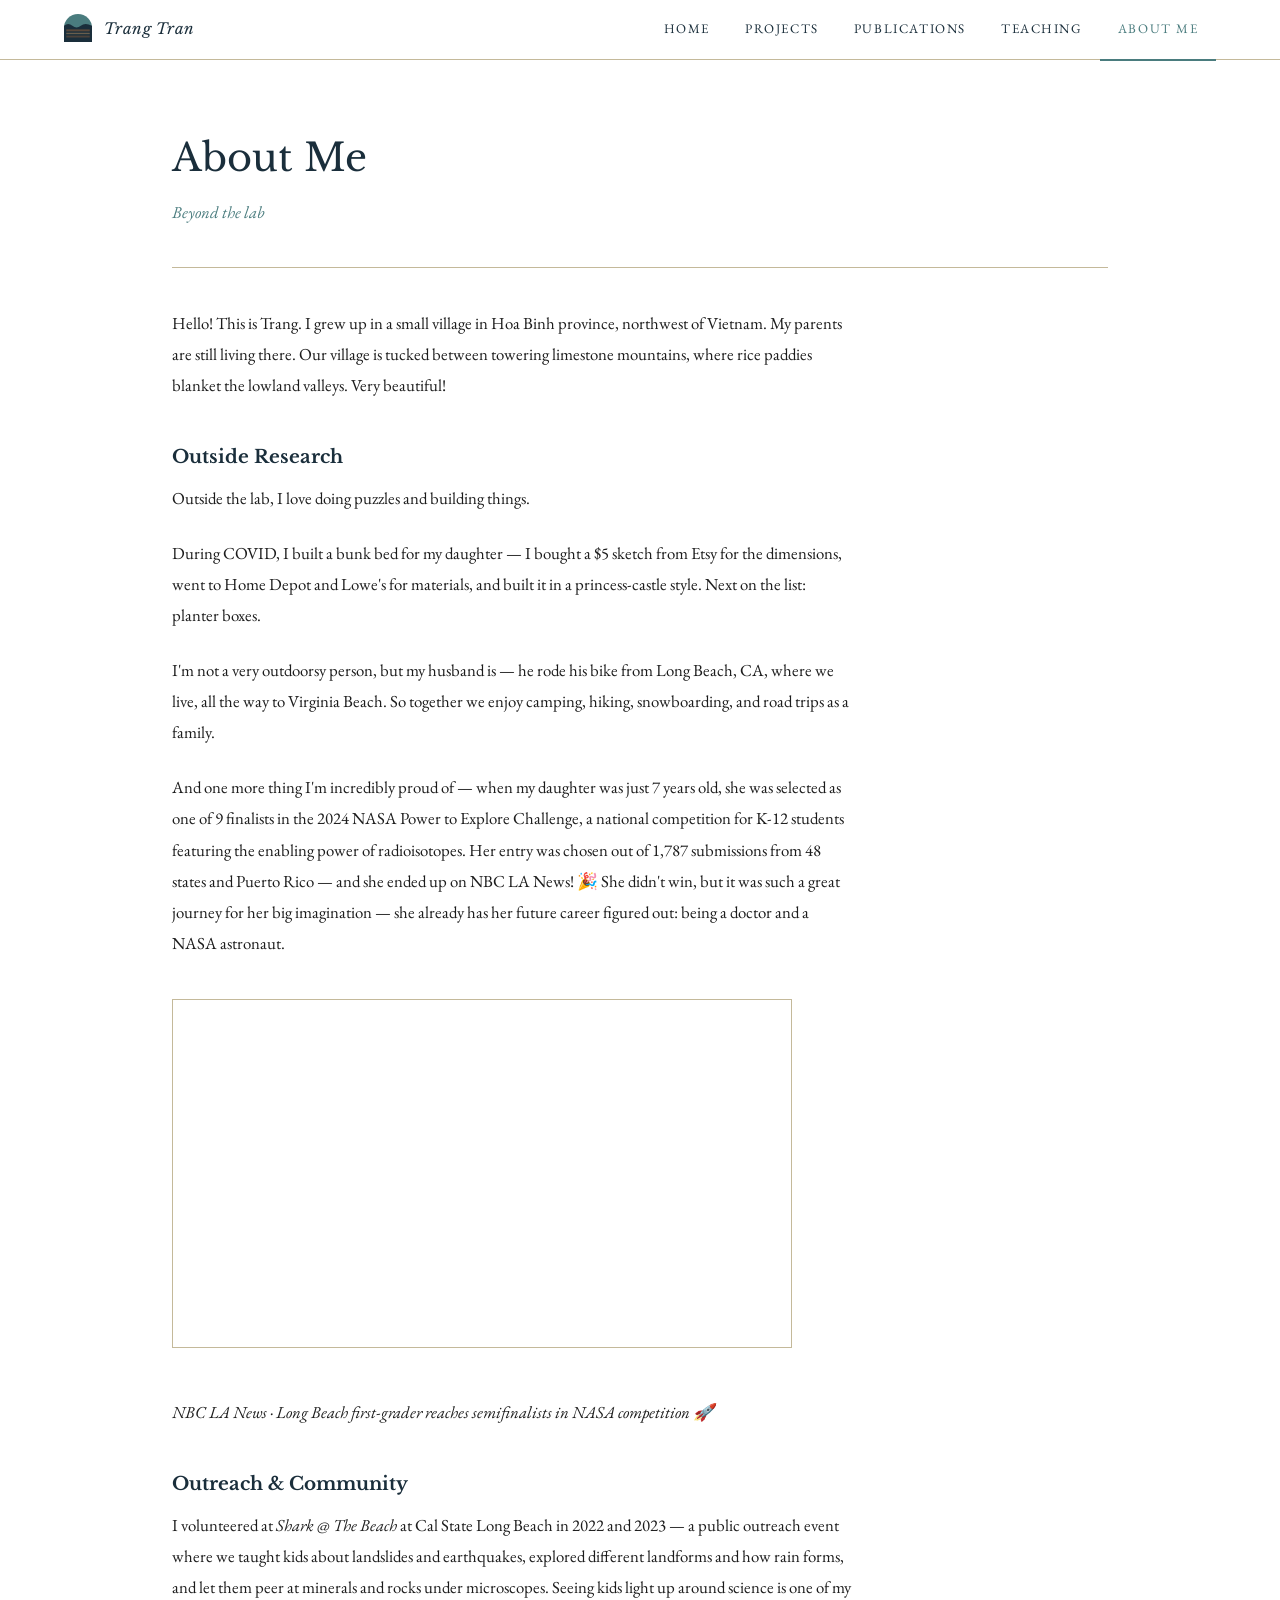
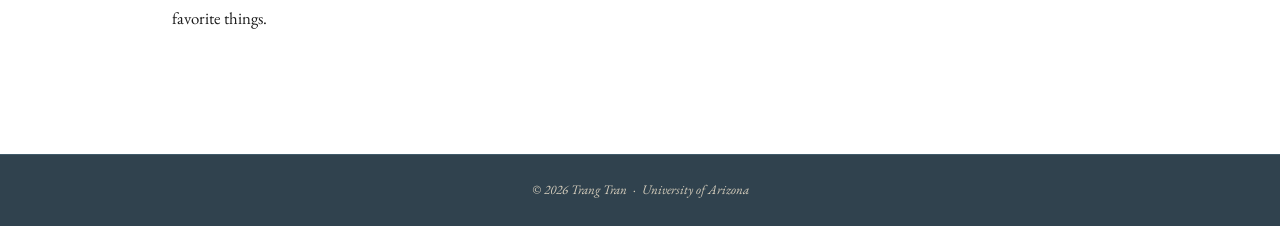
==== commit 65eabef6: "Revise personal introduction and add bunk bed project Updated text for clarity and added a new parag" ====
--- a/myself.html
+++ b/myself.html
@@ -82,7 +82,7 @@
   <div class="about-me-body">
 
     <p>
-      Hello! This is Trang. I grew up in a small village in Hoa Binh, northwest of Vietnam.
+      Hello! This is Trang. I grew up in a small village in Hoa Binh province, northwest of Vietnam.
       My parents are still living there. Our village is tucked between towering limestone
       mountains, where rice paddies blanket the lowland valleys. Very beautiful!
     </p>
@@ -90,11 +90,13 @@
     <h2>Outside Research</h2>
     <p>
       Outside the lab, I love doing puzzles and building things. 
-
+    </p>
+    <p>
       During COVID, I built a bunk bed for my daughter — I bought a $5 sketch from Etsy
       for the dimensions, went to Home Depot and Lowe's for materials, and built it in 
       a princess-castle style. Next on the list: planter boxes.
-      
+    </p>
+    <p>
       I'm not a very outdoorsy person, but my husband is — he rode his bike from Long Beach, CA,
       where we live, all the way to Virginia Beach. 
       So together we enjoy camping, hiking, snowboarding, and road trips as a family.
